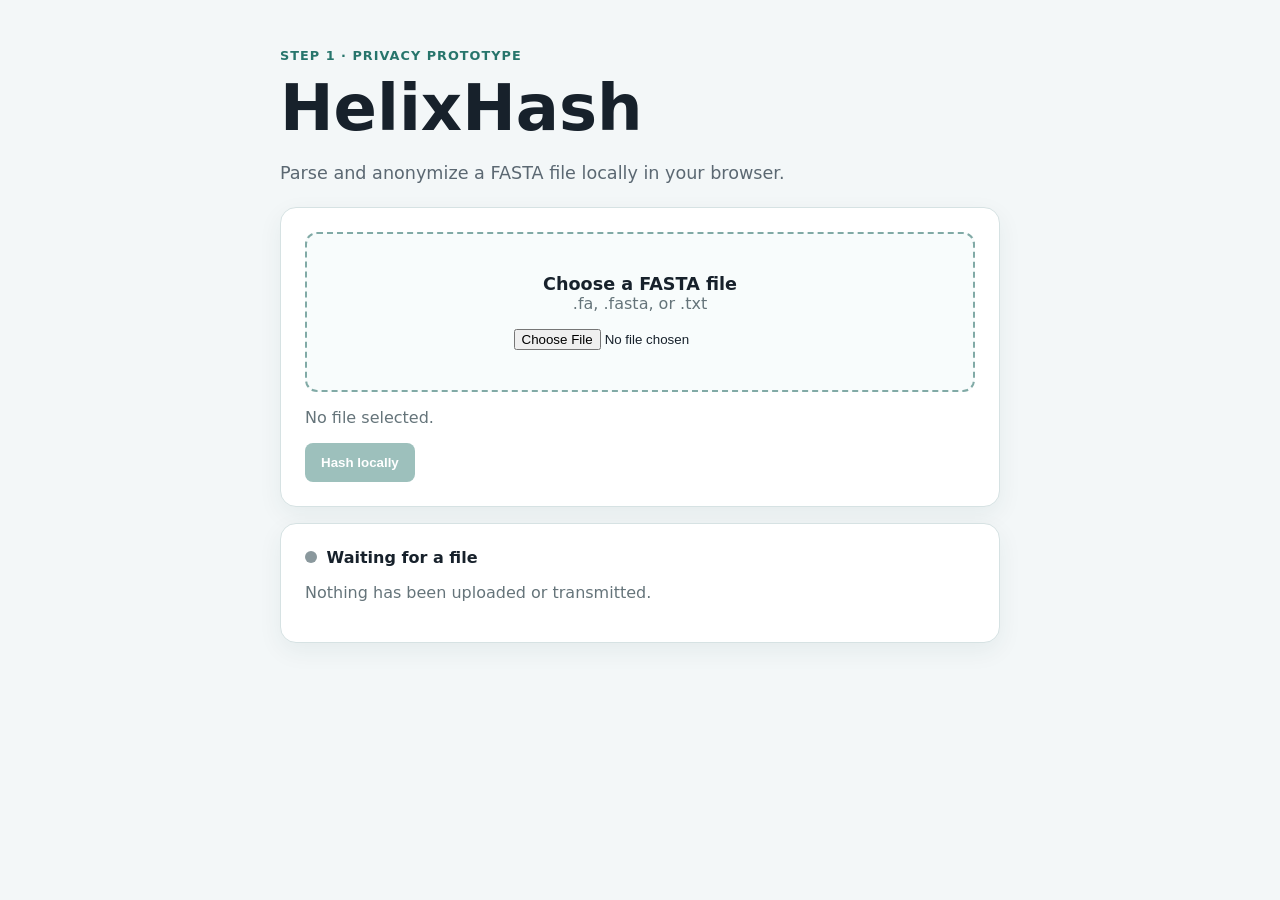
==== index.html @ 9b4e44e6 "Frontend Version first" ====
<!doctype html>
<html lang="en">
  <head>
    <meta charset="UTF-8" />
    <meta name="viewport" content="width=device-width, initial-scale=1.0" />
    <title>HelixHash — Local Hashing Prototype</title>
    <link rel="stylesheet" href="styles.css" />
  </head>
  <body>
    <main class="container">
      <header>
        <p class="eyebrow">Step 1 · Privacy prototype</p>
        <h1>HelixHash</h1>
        <p class="subtitle">Parse and anonymize a FASTA file locally in your browser.</p>
      </header>

      <section class="card">
        <label for="fasta-file" class="drop-zone">
          <span class="drop-title">Choose a FASTA file</span>
          <span class="drop-help">.fa, .fasta, or .txt</span>
          <input id="fasta-file" type="file" accept=".fa,.fasta,.fna,.txt,text/plain" />
        </label>
        <p id="file-name" class="muted">No file selected.</p>
        <button id="hash-button" type="button" disabled>Hash locally</button>
      </section>

      <section class="card result-card" aria-live="polite">
        <div class="status-row">
          <span class="status-dot"></span>
          <strong id="status">Waiting for a file</strong>
        </div>
        <p id="privacy-note" class="muted">Nothing has been uploaded or transmitted.</p>
        <div id="results" hidden>
          <dl class="summary">
            <div><dt>Sequence length</dt><dd id="sequence-length">—</dd></div>
            <div><dt>Chunks</dt><dd id="chunk-count">—</dd></div>
          </dl>
          <h2>Anonymous SHA-256 codes</h2>
          <ol id="hash-list" class="hash-list"></ol>
        </div>
      </section>
    </main>
    <script src="app.js" defer></script>
  </body>
</html>
---- styles.css ----
:root {
  font-family: system-ui, -apple-system, BlinkMacSystemFont, "Segoe UI", sans-serif;
  color: #17212b;
  background: #f3f7f8;
}

* { box-sizing: border-box; }
body { margin: 0; }
.container { width: min(720px, 92vw); margin: 0 auto; padding: 3rem 0; }
header { margin-bottom: 1.5rem; }
.eyebrow { margin: 0 0 .5rem; color: #27756c; font-weight: 700; letter-spacing: .08em; text-transform: uppercase; font-size: .8rem; }
h1 { margin: 0; font-size: clamp(2.2rem, 8vw, 4rem); }
.subtitle { color: #5b6872; font-size: 1.1rem; }
.card { background: white; border: 1px solid #d6e2e3; border-radius: 16px; padding: 1.5rem; margin-top: 1rem; box-shadow: 0 8px 24px #173b4210; }
.drop-zone { display: flex; flex-direction: column; align-items: center; justify-content: center; min-height: 160px; border: 2px dashed #81aaa6; border-radius: 12px; cursor: pointer; background: #f8fcfc; }
.drop-zone:hover, .drop-zone:focus-within { border-color: #27756c; background: #f0f9f8; }
.drop-title { font-weight: 700; font-size: 1.1rem; }
.drop-help, .muted { color: #65747a; }
input[type="file"] { margin-top: 1rem; }
button { border: 0; border-radius: 8px; padding: .75rem 1rem; color: white; background: #27756c; font-weight: 700; cursor: pointer; }
button:disabled { cursor: not-allowed; opacity: .45; }
.status-row { display: flex; align-items: center; gap: .6rem; }
.status-dot { width: .75rem; height: .75rem; border-radius: 50%; background: #8a989d; }
.status-dot.ready { background: #2c9b63; }
.summary { display: flex; gap: 2rem; margin: 1.5rem 0; }
dt { color: #65747a; font-size: .85rem; }
dd { margin: .2rem 0 0; font-size: 1.4rem; font-weight: 700; }
h2 { font-size: 1rem; }
.hash-list { padding-left: 1.5rem; }
.hash-list li { margin: .5rem 0; overflow-wrap: anywhere; font-family: ui-monospace, SFMono-Regular, Consolas, monospace; font-size: .82rem; }
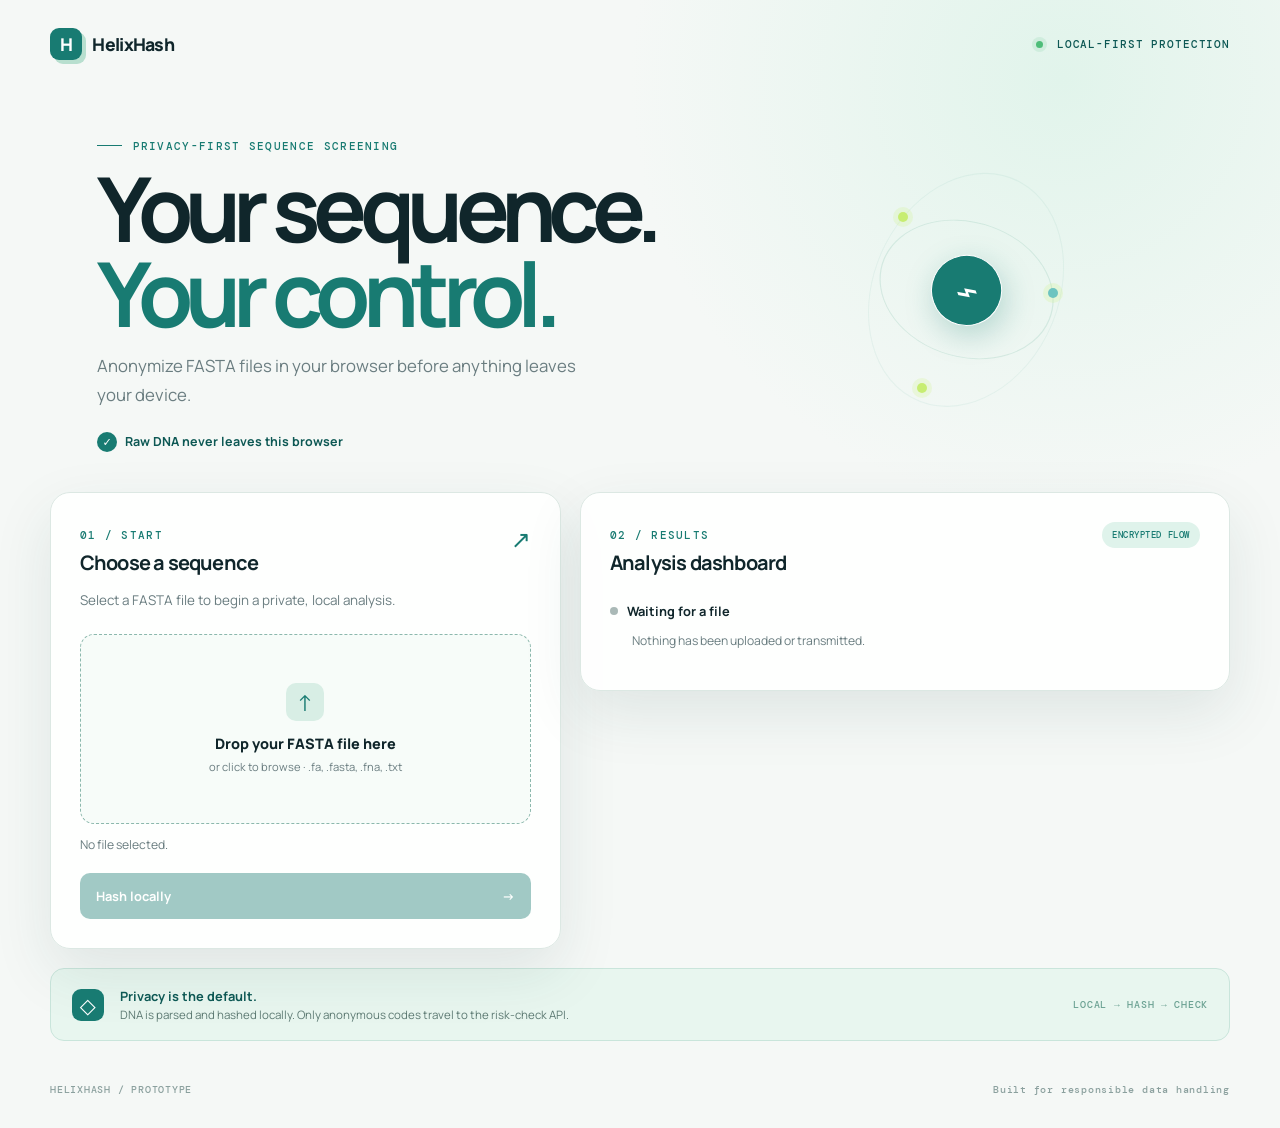
==== commit 048854c9: "backened" ====
--- a/index.html
+++ b/index.html
@@ -3,43 +3,72 @@
   <head>
     <meta charset="UTF-8" />
     <meta name="viewport" content="width=device-width, initial-scale=1.0" />
-    <title>HelixHash — Local Hashing Prototype</title>
+    <meta name="description" content="HelixHash privacy-first FASTA screening prototype" />
+    <title>HelixHash | Privacy-first sequence screening</title>
+    <link rel="icon" type="image/svg+xml" href="favicon.svg" />
+    <link rel="preconnect" href="https://fonts.googleapis.com" />
+    <link rel="preconnect" href="https://fonts.gstatic.com" crossorigin />
+    <link href="https://fonts.googleapis.com/css2?family=DM+Mono:wght@400;500&family=Manrope:wght@400;500;600;700;800&display=swap" rel="stylesheet" />
     <link rel="stylesheet" href="styles.css" />
   </head>
   <body>
-    <main class="container">
-      <header>
-        <p class="eyebrow">Step 1 · Privacy prototype</p>
-        <h1>HelixHash</h1>
-        <p class="subtitle">Parse and anonymize a FASTA file locally in your browser.</p>
-      </header>
+    <div class="shell">
+      <nav class="nav" aria-label="Primary navigation">
+        <a class="brand" href="#top"><span class="brand-mark">H</span><span>HelixHash</span></a>
+        <span class="nav-pill"><span class="pulse"></span> Local-first protection</span>
+      </nav>
 
-      <section class="card">
-        <label for="fasta-file" class="drop-zone">
-          <span class="drop-title">Choose a FASTA file</span>
-          <span class="drop-help">.fa, .fasta, or .txt</span>
-          <input id="fasta-file" type="file" accept=".fa,.fasta,.fna,.txt,text/plain" />
-        </label>
-        <p id="file-name" class="muted">No file selected.</p>
-        <button id="hash-button" type="button" disabled>Hash locally</button>
-      </section>
+      <main id="top">
+        <section class="hero">
+          <div class="hero-copy">
+            <p class="eyebrow"><span class="eyebrow-line"></span> Privacy-first sequence screening</p>
+            <h1>Your sequence.<br /><em>Your control.</em></h1>
+            <p class="subtitle">Anonymize FASTA files in your browser before anything leaves your device.</p>
+            <div class="hero-proof"><span class="check">✓</span> Raw DNA never leaves this browser</div>
+          </div>
+          <div class="hero-orbit" aria-hidden="true">
+            <div class="orbit orbit-one"></div><div class="orbit orbit-two"></div>
+            <div class="orbit-core">⌁</div>
+            <span class="orbit-dot dot-one"></span><span class="orbit-dot dot-two"></span><span class="orbit-dot dot-three"></span>
+          </div>
+        </section>
 
-      <section class="card result-card" aria-live="polite">
-        <div class="status-row">
-          <span class="status-dot"></span>
-          <strong id="status">Waiting for a file</strong>
-        </div>
-        <p id="privacy-note" class="muted">Nothing has been uploaded or transmitted.</p>
-        <div id="results" hidden>
-          <dl class="summary">
-            <div><dt>Sequence length</dt><dd id="sequence-length">—</dd></div>
-            <div><dt>Chunks</dt><dd id="chunk-count">—</dd></div>
-          </dl>
-          <h2>Anonymous SHA-256 codes</h2>
-          <ol id="hash-list" class="hash-list"></ol>
-        </div>
-      </section>
-    </main>
+        <section class="workspace-grid">
+          <section class="card upload-card">
+            <div class="section-heading"><div><span class="step-label">01 / START</span><h2>Choose a sequence</h2></div><span class="heading-icon">↗</span></div>
+            <p class="card-intro">Select a FASTA file to begin a private, local analysis.</p>
+            <label for="fasta-file" class="drop-zone">
+              <span class="upload-icon">↑</span>
+              <span class="drop-title">Drop your FASTA file here</span>
+              <span class="drop-help">or click to browse · .fa, .fasta, .fna, .txt</span>
+              <input id="fasta-file" type="file" accept=".fa,.fasta,.fna,.txt,text/plain" />
+            </label>
+            <p id="file-name" class="file-name">No file selected.</p>
+            <button id="hash-button" type="button" disabled><span>Hash locally</span><span>→</span></button>
+          </section>
+
+          <section class="card result-card" aria-live="polite">
+            <div class="section-heading"><div><span class="step-label">02 / RESULTS</span><h2>Analysis dashboard</h2></div><span class="secure-badge">ENCRYPTED FLOW</span></div>
+            <div class="status-row"><span class="status-dot"></span><strong id="status">Waiting for a file</strong></div>
+            <p id="privacy-note" class="muted">Nothing has been uploaded or transmitted.</p>
+            <div id="results" hidden>
+              <div class="decision"><div><span class="decision-label">Safety status</span><strong id="safety-status">—</strong></div><span class="decision-check">✓</span></div>
+              <dl class="summary">
+                <div><dt>Sequence length</dt><dd id="sequence-length">—</dd></div>
+                <div><dt>Chunks</dt><dd id="chunk-count">—</dd></div>
+                <div><dt>Matched chunks</dt><dd id="matched-chunks">—</dd></div>
+                <div><dt>Off-targets</dt><dd id="off-targets">—</dd></div>
+              </dl>
+              <p class="audit-line"><span>Immutable audit record</span><code id="audit-id">—</code></p>
+              <details class="hash-details"><summary>View anonymous SHA-256 codes</summary><ol id="hash-list" class="hash-list"></ol></details>
+            </div>
+          </section>
+        </section>
+
+        <section class="privacy-strip"><span class="shield">◇</span><div><strong>Privacy is the default.</strong><span>DNA is parsed and hashed locally. Only anonymous codes travel to the risk-check API.</span></div><span class="lock-word">LOCAL → HASH → CHECK</span></section>
+      </main>
+      <footer><span>HELIXHASH / PROTOTYPE</span><span>Built for responsible data handling</span></footer>
+    </div>
     <script src="app.js" defer></script>
   </body>
 </html>
--- a/styles.css
+++ b/styles.css
@@ -1,30 +1,39 @@
 :root {
-  font-family: system-ui, -apple-system, BlinkMacSystemFont, "Segoe UI", sans-serif;
-  color: #17212b;
-  background: #f3f7f8;
+  --ink: #10262b; --muted: #6a7d80; --paper: #f5f8f6; --card: #ffffff;
+  --line: #dce8e3; --teal: #187b72; --teal-dark: #0d5854; --mint: #dff3eb;
+  --lime: #c7ed72; --shadow: 0 22px 60px rgba(26, 70, 64, .10);
+  font-family: "Manrope", system-ui, sans-serif; color: var(--ink); background: var(--paper);
 }
-
 * { box-sizing: border-box; }
-body { margin: 0; }
-.container { width: min(720px, 92vw); margin: 0 auto; padding: 3rem 0; }
-header { margin-bottom: 1.5rem; }
-.eyebrow { margin: 0 0 .5rem; color: #27756c; font-weight: 700; letter-spacing: .08em; text-transform: uppercase; font-size: .8rem; }
-h1 { margin: 0; font-size: clamp(2.2rem, 8vw, 4rem); }
-.subtitle { color: #5b6872; font-size: 1.1rem; }
-.card { background: white; border: 1px solid #d6e2e3; border-radius: 16px; padding: 1.5rem; margin-top: 1rem; box-shadow: 0 8px 24px #173b4210; }
-.drop-zone { display: flex; flex-direction: column; align-items: center; justify-content: center; min-height: 160px; border: 2px dashed #81aaa6; border-radius: 12px; cursor: pointer; background: #f8fcfc; }
-.drop-zone:hover, .drop-zone:focus-within { border-color: #27756c; background: #f0f9f8; }
-.drop-title { font-weight: 700; font-size: 1.1rem; }
-.drop-help, .muted { color: #65747a; }
-input[type="file"] { margin-top: 1rem; }
-button { border: 0; border-radius: 8px; padding: .75rem 1rem; color: white; background: #27756c; font-weight: 700; cursor: pointer; }
-button:disabled { cursor: not-allowed; opacity: .45; }
-.status-row { display: flex; align-items: center; gap: .6rem; }
-.status-dot { width: .75rem; height: .75rem; border-radius: 50%; background: #8a989d; }
-.status-dot.ready { background: #2c9b63; }
-.summary { display: flex; gap: 2rem; margin: 1.5rem 0; }
-dt { color: #65747a; font-size: .85rem; }
-dd { margin: .2rem 0 0; font-size: 1.4rem; font-weight: 700; }
-h2 { font-size: 1rem; }
-.hash-list { padding-left: 1.5rem; }
-.hash-list li { margin: .5rem 0; overflow-wrap: anywhere; font-family: ui-monospace, SFMono-Regular, Consolas, monospace; font-size: .82rem; }
+body { margin: 0; min-width: 320px; background: radial-gradient(circle at 83% 7%, #e1f4eb 0, transparent 27rem), var(--paper); }
+.shell { width: min(1180px, calc(100% - 48px)); margin: auto; }
+.nav { height: 88px; display: flex; justify-content: space-between; align-items: center; }
+.brand { display: flex; gap: .65rem; align-items: center; color: var(--ink); text-decoration: none; font-size: 1.1rem; font-weight: 800; letter-spacing: -.04em; }
+.brand-mark { display: grid; place-items: center; width: 32px; height: 32px; border-radius: 9px; color: white; background: var(--teal); font-weight: 800; box-shadow: 4px 4px 0 #b8dfcf; }
+.nav-pill { color: var(--teal-dark); font: 500 .68rem "DM Mono", monospace; letter-spacing: .08em; text-transform: uppercase; }
+.pulse { display: inline-block; width: 7px; height: 7px; margin-right: .4rem; border-radius: 50%; background: #4ebd79; box-shadow: 0 0 0 4px #4ebd7922; }
+.hero { min-height: 355px; display: flex; align-items: center; justify-content: space-between; padding: 2.5rem 8% 2.5rem 4%; }
+.eyebrow, .step-label { color: var(--teal); font: 500 .68rem "DM Mono", monospace; letter-spacing: .12em; text-transform: uppercase; }
+.eyebrow { display: flex; align-items: center; gap: .65rem; }
+.eyebrow-line { width: 25px; height: 1px; background: var(--teal); }
+h1 { max-width: 640px; margin: .85rem 0 1.1rem; font-size: clamp(3.3rem, 7vw, 6.2rem); line-height: .94; letter-spacing: -.085em; }
+h1 em { color: var(--teal); font-style: normal; }
+.subtitle { max-width: 480px; margin: 0; color: var(--muted); font-size: 1.05rem; line-height: 1.7; }
+.hero-proof { display: inline-flex; align-items: center; gap: .5rem; margin-top: 1.4rem; color: var(--teal-dark); font-size: .78rem; font-weight: 700; }
+.check, .decision-check { display: inline-grid; place-items: center; width: 20px; height: 20px; border-radius: 50%; color: white; background: var(--teal); font-size: .7rem; }
+.hero-orbit { position: relative; width: 235px; height: 235px; margin-right: 5%; }
+.orbit { position: absolute; inset: 5%; border: 1px solid #8ac4b222; border-radius: 50%; transform: rotate(-25deg) skewX(-15deg); }
+.orbit-two { inset: 17%; transform: rotate(58deg) skewX(-15deg); border-color: #8ac4b244; }
+.orbit-core { position: absolute; inset: 35%; display: grid; place-items: center; border: 1px solid #ffffff; border-radius: 50%; color: white; background: var(--teal); box-shadow: 0 10px 30px #187b7244; font-size: 2.3rem; transform: rotate(-20deg); }
+.orbit-dot { position: absolute; width: 10px; height: 10px; border-radius: 50%; background: var(--lime); box-shadow: 0 0 0 5px #c7ed7233; }.dot-one { top: 17%; left: 21%; }.dot-two { right: 11%; top: 49%; background: #6dc4c0; }.dot-three { left: 29%; bottom: 6%; }
+.workspace-grid { display: grid; grid-template-columns: .88fr 1.12fr; gap: 1.2rem; align-items: start; }
+.card { padding: 1.8rem; border: 1px solid var(--line); border-radius: 20px; background: #fffffff2; box-shadow: var(--shadow); }
+.section-heading { display: flex; align-items: flex-start; justify-content: space-between; gap: 1rem; }.section-heading h2 { margin: .35rem 0 0; font-size: 1.25rem; letter-spacing: -.04em; }.heading-icon { color: var(--teal); font-size: 1.5rem; }.secure-badge { padding: .45rem .65rem; border-radius: 99px; color: var(--teal); background: var(--mint); font: 500 .58rem "DM Mono", monospace; letter-spacing: .06em; }
+.card-intro { color: var(--muted); font-size: .84rem; line-height: 1.6; }.drop-zone { display: flex; flex-direction: column; align-items: center; justify-content: center; min-height: 190px; margin: 1.4rem 0 .8rem; border: 1.5px dashed #8cb8ad; border-radius: 14px; cursor: pointer; background: #f7fcf9; transition: .2s ease; }.drop-zone:hover, .drop-zone:focus-within { border-color: var(--teal); background: var(--mint); transform: translateY(-2px); }.upload-icon { display: grid; place-items: center; width: 38px; height: 38px; margin-bottom: .8rem; border-radius: 10px; color: var(--teal); background: #d8eee5; font-size: 1.4rem; }.drop-title { font-size: .9rem; font-weight: 800; }.drop-help { margin-top: .4rem; color: var(--muted); font-size: .7rem; }.drop-zone input { position: absolute; width: 1px; height: 1px; opacity: 0; }.file-name, .muted { color: var(--muted); font-size: .76rem; }
+button { width: 100%; display: flex; justify-content: space-between; align-items: center; margin-top: 1.2rem; padding: .9rem 1rem; border: 0; border-radius: 10px; color: white; background: var(--teal); font: 700 .8rem "Manrope", sans-serif; cursor: pointer; transition: .2s ease; } button:hover:not(:disabled) { background: var(--teal-dark); transform: translateY(-2px); box-shadow: 0 8px 18px #187b7233; } button:disabled { cursor: not-allowed; opacity: .4; }
+.status-row { display: flex; align-items: center; gap: .6rem; margin-top: 1.6rem; font-size: .8rem; }.status-dot { width: 8px; height: 8px; border-radius: 50%; background: #aab9b7; }.status-dot.ready { background: #4ebd79; box-shadow: 0 0 0 4px #4ebd7922; }.result-card > .muted { margin-left: 1.4rem; }
+.decision { display: flex; justify-content: space-between; align-items: center; margin-top: 1.5rem; padding: 1rem 1.1rem; border: 1px solid #bce3cc; border-radius: 12px; color: #1d6843; background: #effaf3; }.decision-label { display: block; margin-bottom: .2rem; font: 500 .6rem "DM Mono", monospace; letter-spacing: .1em; text-transform: uppercase; }.decision strong { font-size: 1.5rem; letter-spacing: -.05em; }.decision-check { width: 28px; height: 28px; background: #4bad72; }
+.summary { display: grid; grid-template-columns: repeat(4, 1fr); gap: .75rem; margin: 1.2rem 0; }.summary div { padding: .8rem .65rem; border: 1px solid var(--line); border-radius: 10px; background: #fbfdfc; }dt { color: var(--muted); font: 500 .58rem "DM Mono", monospace; line-height: 1.3; text-transform: uppercase; }dd { margin: .35rem 0 0; font-size: 1.1rem; font-weight: 800; }.audit-line { display: flex; justify-content: space-between; gap: 1rem; padding-top: 1rem; border-top: 1px solid var(--line); color: var(--muted); font-size: .7rem; }.audit-line code { color: var(--teal); font: 500 .65rem "DM Mono", monospace; overflow-wrap: anywhere; text-align: right; }.hash-details { margin-top: 1.4rem; color: var(--teal); font-size: .75rem; font-weight: 700; }.hash-details summary { cursor: pointer; }.hash-list { max-height: 180px; overflow: auto; padding-left: 1.2rem; color: var(--muted); }.hash-list li { margin: .4rem 0; overflow-wrap: anywhere; font: .68rem "DM Mono", monospace; }
+.privacy-strip { display: flex; align-items: center; gap: 1rem; margin: 1.2rem 0 2.6rem; padding: 1.1rem 1.3rem; border: 1px solid #c9e5db; border-radius: 14px; color: var(--teal-dark); background: #e8f6ef; }.shield { display: grid; place-items: center; width: 32px; height: 32px; border-radius: 9px; color: white; background: var(--teal); font-size: 1.3rem; }.privacy-strip strong { display: block; font-size: .8rem; }.privacy-strip div span { display: block; margin-top: .15rem; color: #5d7a73; font-size: .72rem; }.lock-word { margin-left: auto; color: #6ca293; font: 500 .6rem "DM Mono", monospace; letter-spacing: .08em; }
+footer { display: flex; justify-content: space-between; padding: 0 0 2rem; color: #8ba09e; font: 500 .6rem "DM Mono", monospace; letter-spacing: .08em; }
+@media (max-width: 760px) { .shell { width: min(100% - 28px, 600px); }.nav { height: 72px; }.nav-pill { display: none; }.hero { min-height: auto; padding: 2.3rem 0 3rem; }.hero-orbit { display: none; }.workspace-grid { grid-template-columns: 1fr; }.summary { grid-template-columns: repeat(2, 1fr); }.privacy-strip { align-items: flex-start; }.lock-word { display: none; } footer { display: block; line-height: 2; } }
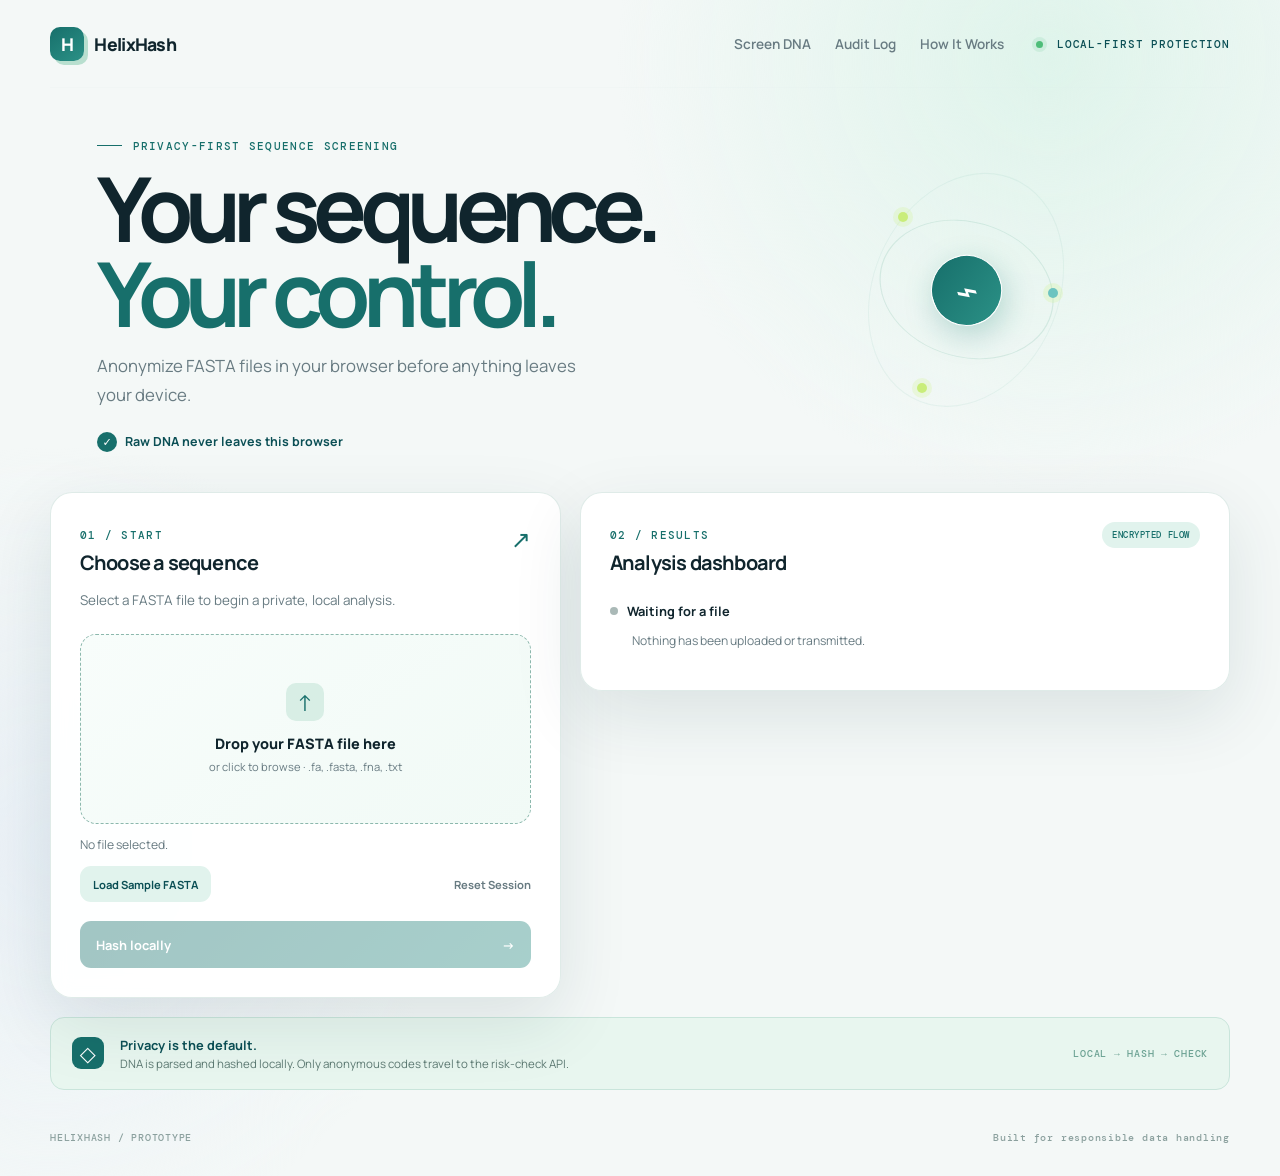
==== commit db771d63: "Website appearance improvements" ====
--- a/index.html
+++ b/index.html
@@ -15,6 +15,11 @@
     <div class="shell">
       <nav class="nav" aria-label="Primary navigation">
         <a class="brand" href="#top"><span class="brand-mark">H</span><span>HelixHash</span></a>
+        <div class="nav-links">
+          <a href="#screen">Screen DNA</a>
+          <a href="#analysis-dashboard">Audit Log</a>
+          <a href="#privacy-architecture">How It Works</a>
+        </div>
         <span class="nav-pill"><span class="pulse"></span> Local-first protection</span>
       </nav>
 
@@ -33,7 +38,7 @@
           </div>
         </section>
 
-        <section class="workspace-grid">
+        <section id="screen" class="workspace-grid">
           <section class="card upload-card">
             <div class="section-heading"><div><span class="step-label">01 / START</span><h2>Choose a sequence</h2></div><span class="heading-icon">↗</span></div>
             <p class="card-intro">Select a FASTA file to begin a private, local analysis.</p>
@@ -44,10 +49,14 @@
               <input id="fasta-file" type="file" accept=".fa,.fasta,.fna,.txt,text/plain" />
             </label>
             <p id="file-name" class="file-name">No file selected.</p>
+            <div class="session-actions">
+              <button id="sample-button" class="secondary-button" type="button">Load Sample FASTA</button>
+              <button id="reset-button" class="text-button" type="button">Reset Session</button>
+            </div>
             <button id="hash-button" type="button" disabled><span>Hash locally</span><span>→</span></button>
           </section>
 
-          <section class="card result-card" aria-live="polite">
+          <section id="analysis-dashboard" class="card result-card" aria-live="polite" tabindex="-1">
             <div class="section-heading"><div><span class="step-label">02 / RESULTS</span><h2>Analysis dashboard</h2></div><span class="secure-badge">ENCRYPTED FLOW</span></div>
             <div class="status-row"><span class="status-dot"></span><strong id="status">Waiting for a file</strong></div>
             <p id="privacy-note" class="muted">Nothing has been uploaded or transmitted.</p>
@@ -61,14 +70,18 @@
               </dl>
               <p class="audit-line"><span>Immutable audit record</span><code id="audit-id">—</code></p>
               <details class="hash-details"><summary>View anonymous SHA-256 codes</summary><ol id="hash-list" class="hash-list"></ol></details>
+              <div class="audit-tools">
+                <button id="check-log-button" class="secondary-button" type="button">Check audit log</button>
+                <span id="chain-status" class="chain-status">Chain verification has not run.</span>
+              </div>
             </div>
           </section>
         </section>
 
-        <section class="privacy-strip"><span class="shield">◇</span><div><strong>Privacy is the default.</strong><span>DNA is parsed and hashed locally. Only anonymous codes travel to the risk-check API.</span></div><span class="lock-word">LOCAL → HASH → CHECK</span></section>
+        <section id="privacy-architecture" class="privacy-strip"><span class="shield">◇</span><div><strong>Privacy is the default.</strong><span>DNA is parsed and hashed locally. Only anonymous codes travel to the risk-check API.</span></div><span class="lock-word">LOCAL → HASH → CHECK</span></section>
       </main>
       <footer><span>HELIXHASH / PROTOTYPE</span><span>Built for responsible data handling</span></footer>
     </div>
-    <script src="app.js" defer></script>
+    <script src="app.js?v=10" defer></script>
   </body>
 </html>
--- a/styles.css
+++ b/styles.css
@@ -1,15 +1,20 @@
 :root {
-  --ink: #10262b; --muted: #6a7d80; --paper: #f5f8f6; --card: #ffffff;
-  --line: #dce8e3; --teal: #187b72; --teal-dark: #0d5854; --mint: #dff3eb;
-  --lime: #c7ed72; --shadow: 0 22px 60px rgba(26, 70, 64, .10);
+  --ink: #10252d; --muted: #687b82; --paper: #f4f8f7; --card: #ffffff;
+  --line: #d8e6e3; --teal: #176f6b; --teal-dark: #0b4f55; --mint: #e1f3ed;
+  --lime: #c9ed7a; --coral: #b94d52; --amber: #d8942c; --shadow: 0 24px 70px rgba(18, 57, 62, .11);
   font-family: "Manrope", system-ui, sans-serif; color: var(--ink); background: var(--paper);
 }
 * { box-sizing: border-box; }
-body { margin: 0; min-width: 320px; background: radial-gradient(circle at 83% 7%, #e1f4eb 0, transparent 27rem), var(--paper); }
+body { margin: 0; min-width: 320px; background: radial-gradient(circle at 82% 5%, #dff4eb 0, transparent 27rem), radial-gradient(circle at 4% 72%, #eaf1f7 0, transparent 25rem), var(--paper); }
 .shell { width: min(1180px, calc(100% - 48px)); margin: auto; }
-.nav { height: 88px; display: flex; justify-content: space-between; align-items: center; }
+.nav { height: 88px; display: flex; justify-content: space-between; align-items: center; border-bottom: 1px solid #d8e6e322; }
+.nav-links { display: flex; gap: 1.5rem; margin-left: auto; margin-right: 2rem; }
+.nav-links a { color: var(--muted); text-decoration: none; font-size: .85rem; font-weight: 600; transition: color .2s ease; }
+.nav-links a:hover, .nav-links a:focus-visible { color: var(--teal); }
+.nav-links a:focus-visible { outline: 2px solid var(--lime); outline-offset: 4px; border-radius: 3px; }
+html { scroll-behavior: smooth; }
 .brand { display: flex; gap: .65rem; align-items: center; color: var(--ink); text-decoration: none; font-size: 1.1rem; font-weight: 800; letter-spacing: -.04em; }
-.brand-mark { display: grid; place-items: center; width: 32px; height: 32px; border-radius: 9px; color: white; background: var(--teal); font-weight: 800; box-shadow: 4px 4px 0 #b8dfcf; }
+.brand-mark { display: grid; place-items: center; width: 34px; height: 34px; border-radius: 10px; color: white; background: linear-gradient(145deg, var(--teal), #2b9186); font-weight: 800; box-shadow: 4px 4px 0 #b8dfcf; }
 .nav-pill { color: var(--teal-dark); font: 500 .68rem "DM Mono", monospace; letter-spacing: .08em; text-transform: uppercase; }
 .pulse { display: inline-block; width: 7px; height: 7px; margin-right: .4rem; border-radius: 50%; background: #4ebd79; box-shadow: 0 0 0 4px #4ebd7922; }
 .hero { min-height: 355px; display: flex; align-items: center; justify-content: space-between; padding: 2.5rem 8% 2.5rem 4%; }
@@ -21,19 +26,71 @@
 .subtitle { max-width: 480px; margin: 0; color: var(--muted); font-size: 1.05rem; line-height: 1.7; }
 .hero-proof { display: inline-flex; align-items: center; gap: .5rem; margin-top: 1.4rem; color: var(--teal-dark); font-size: .78rem; font-weight: 700; }
 .check, .decision-check { display: inline-grid; place-items: center; width: 20px; height: 20px; border-radius: 50%; color: white; background: var(--teal); font-size: .7rem; }
-.hero-orbit { position: relative; width: 235px; height: 235px; margin-right: 5%; }
+.hero-orbit { position: relative; width: 235px; height: 235px; margin-right: 5%; animation: orbit-float 7s ease-in-out infinite; }
 .orbit { position: absolute; inset: 5%; border: 1px solid #8ac4b222; border-radius: 50%; transform: rotate(-25deg) skewX(-15deg); }
 .orbit-two { inset: 17%; transform: rotate(58deg) skewX(-15deg); border-color: #8ac4b244; }
-.orbit-core { position: absolute; inset: 35%; display: grid; place-items: center; border: 1px solid #ffffff; border-radius: 50%; color: white; background: var(--teal); box-shadow: 0 10px 30px #187b7244; font-size: 2.3rem; transform: rotate(-20deg); }
+.orbit-core { position: absolute; inset: 35%; display: grid; place-items: center; border: 1px solid #ffffff; border-radius: 50%; color: white; background: linear-gradient(145deg, var(--teal), #2b9186); box-shadow: 0 10px 30px #187b7244; font-size: 2.3rem; transform: rotate(-20deg); }
 .orbit-dot { position: absolute; width: 10px; height: 10px; border-radius: 50%; background: var(--lime); box-shadow: 0 0 0 5px #c7ed7233; }.dot-one { top: 17%; left: 21%; }.dot-two { right: 11%; top: 49%; background: #6dc4c0; }.dot-three { left: 29%; bottom: 6%; }
 .workspace-grid { display: grid; grid-template-columns: .88fr 1.12fr; gap: 1.2rem; align-items: start; }
-.card { padding: 1.8rem; border: 1px solid var(--line); border-radius: 20px; background: #fffffff2; box-shadow: var(--shadow); }
+.dashboard-open .workspace-grid { grid-template-columns: 1fr; }
+.dashboard-open .result-card { order: -1; border-color: #8bc9b7; box-shadow: 0 22px 60px rgba(24, 123, 114, .16); }
+.result-card { scroll-margin-top: 1.25rem; transition: border-color .25s ease, box-shadow .25s ease, transform .25s ease; }
+.upload-card:hover { transform: translateY(-3px); border-color: #a9d4c9; box-shadow: 0 28px 75px rgba(18, 57, 62, .14); }
+.analysis-ready #results { display: block; }
+.result-card:focus { outline: 3px solid #c7ed72; outline-offset: 4px; }
+.card { padding: 1.8rem; border: 1px solid #d8e6e3cc; border-radius: 22px; background: #fffffff2; box-shadow: var(--shadow); backdrop-filter: blur(10px); }
 .section-heading { display: flex; align-items: flex-start; justify-content: space-between; gap: 1rem; }.section-heading h2 { margin: .35rem 0 0; font-size: 1.25rem; letter-spacing: -.04em; }.heading-icon { color: var(--teal); font-size: 1.5rem; }.secure-badge { padding: .45rem .65rem; border-radius: 99px; color: var(--teal); background: var(--mint); font: 500 .58rem "DM Mono", monospace; letter-spacing: .06em; }
 .card-intro { color: var(--muted); font-size: .84rem; line-height: 1.6; }.drop-zone { display: flex; flex-direction: column; align-items: center; justify-content: center; min-height: 190px; margin: 1.4rem 0 .8rem; border: 1.5px dashed #8cb8ad; border-radius: 14px; cursor: pointer; background: #f7fcf9; transition: .2s ease; }.drop-zone:hover, .drop-zone:focus-within { border-color: var(--teal); background: var(--mint); transform: translateY(-2px); }.upload-icon { display: grid; place-items: center; width: 38px; height: 38px; margin-bottom: .8rem; border-radius: 10px; color: var(--teal); background: #d8eee5; font-size: 1.4rem; }.drop-title { font-size: .9rem; font-weight: 800; }.drop-help { margin-top: .4rem; color: var(--muted); font-size: .7rem; }.drop-zone input { position: absolute; width: 1px; height: 1px; opacity: 0; }.file-name, .muted { color: var(--muted); font-size: .76rem; }
 button { width: 100%; display: flex; justify-content: space-between; align-items: center; margin-top: 1.2rem; padding: .9rem 1rem; border: 0; border-radius: 10px; color: white; background: var(--teal); font: 700 .8rem "Manrope", sans-serif; cursor: pointer; transition: .2s ease; } button:hover:not(:disabled) { background: var(--teal-dark); transform: translateY(-2px); box-shadow: 0 8px 18px #187b7233; } button:disabled { cursor: not-allowed; opacity: .4; }
 .status-row { display: flex; align-items: center; gap: .6rem; margin-top: 1.6rem; font-size: .8rem; }.status-dot { width: 8px; height: 8px; border-radius: 50%; background: #aab9b7; }.status-dot.ready { background: #4ebd79; box-shadow: 0 0 0 4px #4ebd7922; }.result-card > .muted { margin-left: 1.4rem; }
 .decision { display: flex; justify-content: space-between; align-items: center; margin-top: 1.5rem; padding: 1rem 1.1rem; border: 1px solid #bce3cc; border-radius: 12px; color: #1d6843; background: #effaf3; }.decision-label { display: block; margin-bottom: .2rem; font: 500 .6rem "DM Mono", monospace; letter-spacing: .1em; text-transform: uppercase; }.decision strong { font-size: 1.5rem; letter-spacing: -.05em; }.decision-check { width: 28px; height: 28px; background: #4bad72; }
 .summary { display: grid; grid-template-columns: repeat(4, 1fr); gap: .75rem; margin: 1.2rem 0; }.summary div { padding: .8rem .65rem; border: 1px solid var(--line); border-radius: 10px; background: #fbfdfc; }dt { color: var(--muted); font: 500 .58rem "DM Mono", monospace; line-height: 1.3; text-transform: uppercase; }dd { margin: .35rem 0 0; font-size: 1.1rem; font-weight: 800; }.audit-line { display: flex; justify-content: space-between; gap: 1rem; padding-top: 1rem; border-top: 1px solid var(--line); color: var(--muted); font-size: .7rem; }.audit-line code { color: var(--teal); font: 500 .65rem "DM Mono", monospace; overflow-wrap: anywhere; text-align: right; }.hash-details { margin-top: 1.4rem; color: var(--teal); font-size: .75rem; font-weight: 700; }.hash-details summary { cursor: pointer; }.hash-list { max-height: 180px; overflow: auto; padding-left: 1.2rem; color: var(--muted); }.hash-list li { margin: .4rem 0; overflow-wrap: anywhere; font: .68rem "DM Mono", monospace; }
+.audit-tools { display: flex; align-items: center; gap: .8rem; margin-top: 1.4rem; padding-top: 1rem; border-top: 1px solid var(--line); }.secondary-button { width: auto; margin: 0; padding: .65rem .8rem; color: var(--teal-dark); background: var(--mint); font-size: .7rem; }.secondary-button:hover:not(:disabled) { color: white; background: var(--teal); }.chain-status { color: var(--muted); font: 500 .65rem "DM Mono", monospace; }.chain-status.pending { color: #a27826; }.chain-status.valid { color: #26734a; }.chain-status.invalid { color: #a33d45; }
+.session-actions { display: flex; align-items: center; justify-content: space-between; gap: .75rem; margin-top: .8rem; }.text-button { width: auto; margin: 0; padding: .65rem 0; color: var(--muted); background: transparent; font-size: .7rem; }.text-button:hover:not(:disabled) { color: var(--teal-dark); background: transparent; box-shadow: none; transform: none; }.result-card.warning { border-color: #e8c56f; }.decision.warning { border-color: #efc76e; color: #8a5a13; background: #fff8e6; }.decision.warning .decision-check { background: #d9952c; }
 .privacy-strip { display: flex; align-items: center; gap: 1rem; margin: 1.2rem 0 2.6rem; padding: 1.1rem 1.3rem; border: 1px solid #c9e5db; border-radius: 14px; color: var(--teal-dark); background: #e8f6ef; }.shield { display: grid; place-items: center; width: 32px; height: 32px; border-radius: 9px; color: white; background: var(--teal); font-size: 1.3rem; }.privacy-strip strong { display: block; font-size: .8rem; }.privacy-strip div span { display: block; margin-top: .15rem; color: #5d7a73; font-size: .72rem; }.lock-word { margin-left: auto; color: #6ca293; font: 500 .6rem "DM Mono", monospace; letter-spacing: .08em; }
 footer { display: flex; justify-content: space-between; padding: 0 0 2rem; color: #8ba09e; font: 500 .6rem "DM Mono", monospace; letter-spacing: .08em; }
-@media (max-width: 760px) { .shell { width: min(100% - 28px, 600px); }.nav { height: 72px; }.nav-pill { display: none; }.hero { min-height: auto; padding: 2.3rem 0 3rem; }.hero-orbit { display: none; }.workspace-grid { grid-template-columns: 1fr; }.summary { grid-template-columns: repeat(2, 1fr); }.privacy-strip { align-items: flex-start; }.lock-word { display: none; } footer { display: block; line-height: 2; } }
+/* Motion and focus states keep the interface lively without distracting from the analysis. */
+.drop-zone { border-radius: 16px; background: linear-gradient(145deg, #f8fdfb, #f1faf6); }
+.drop-zone:hover, .drop-zone:focus-within { box-shadow: 0 12px 28px #176f6b18; }
+button { background: linear-gradient(135deg, var(--teal), #25887f); border-radius: 11px; }
+button:hover:not(:disabled) { background: linear-gradient(135deg, var(--teal-dark), var(--teal)); box-shadow: 0 10px 22px #176f6b33; }
+button:focus-visible { outline: 3px solid var(--lime); outline-offset: 3px; }
+.status-dot.ready { animation: status-pulse 2s ease-in-out infinite; }
+.analysis-ready #results { animation: result-reveal .45s ease both; }
+.dashboard-open .result-card { animation: dashboard-arrive .45s ease both; }
+@keyframes orbit-float { 0%, 100% { transform: translateY(0) rotate(0deg); } 50% { transform: translateY(-9px) rotate(3deg); } }
+@keyframes status-pulse { 50% { box-shadow: 0 0 0 7px #4ebd7922; } }
+@keyframes result-reveal { from { opacity: 0; transform: translateY(8px); } to { opacity: 1; transform: translateY(0); } }
+@keyframes dashboard-arrive { from { opacity: .65; transform: translateY(10px); } to { opacity: 1; transform: translateY(0); } }
+@media (prefers-reduced-motion: reduce) { *, *::before, *::after { animation-duration: .01ms !important; animation-iteration-count: 1 !important; scroll-behavior: auto !important; transition-duration: .01ms !important; } }
+@media (max-width: 760px) { .shell { width: min(100% - 28px, 600px); }.nav { height: 72px; }.nav-links, .nav-pill { display: none; }.hero { min-height: auto; padding: 2.3rem 0 3rem; }.hero-orbit { display: none; }.workspace-grid { grid-template-columns: 1fr; }.summary { grid-template-columns: repeat(2, 1fr); }.privacy-strip { align-items: flex-start; }.lock-word { display: none; } footer { display: block; line-height: 2; } }
+@media (max-width: 760px) {
+  .shell { width: min(100% - 32px, 600px); }
+  .nav { height: 70px; }
+  .brand { font-size: 1rem; }
+  .hero { padding: 2.2rem 0 2.7rem; }
+  h1 { font-size: clamp(3rem, 15vw, 4.7rem); }
+  .subtitle { font-size: .95rem; line-height: 1.6; }
+  .workspace-grid { gap: 1rem; }
+  .card { padding: 1.25rem; border-radius: 18px; }
+  .drop-zone { min-height: 165px; }
+  .summary { gap: .55rem; }
+  .summary div { padding: .7rem .55rem; }
+  dd { font-size: 1rem; }
+  .audit-tools { align-items: stretch; flex-direction: column; }
+  .audit-tools .secondary-button { width: 100%; justify-content: center; }
+  .chain-status { line-height: 1.5; }
+  .session-actions { align-items: stretch; flex-direction: column; }
+  .session-actions .secondary-button, .session-actions .text-button { width: 100%; justify-content: center; }
+  .privacy-strip { margin-bottom: 2rem; padding: 1rem; }
+  footer { padding-bottom: 1.5rem; }
+}
+@media (max-width: 420px) {
+  .shell { width: min(100% - 24px, 600px); }
+  .section-heading { gap: .5rem; }
+  .section-heading h2 { font-size: 1.1rem; }
+  .secure-badge { font-size: .5rem; }
+  .summary { grid-template-columns: repeat(2, minmax(0, 1fr)); }
+  .audit-line { align-items: flex-start; flex-direction: column; }
+  .audit-line code { text-align: left; }
+}
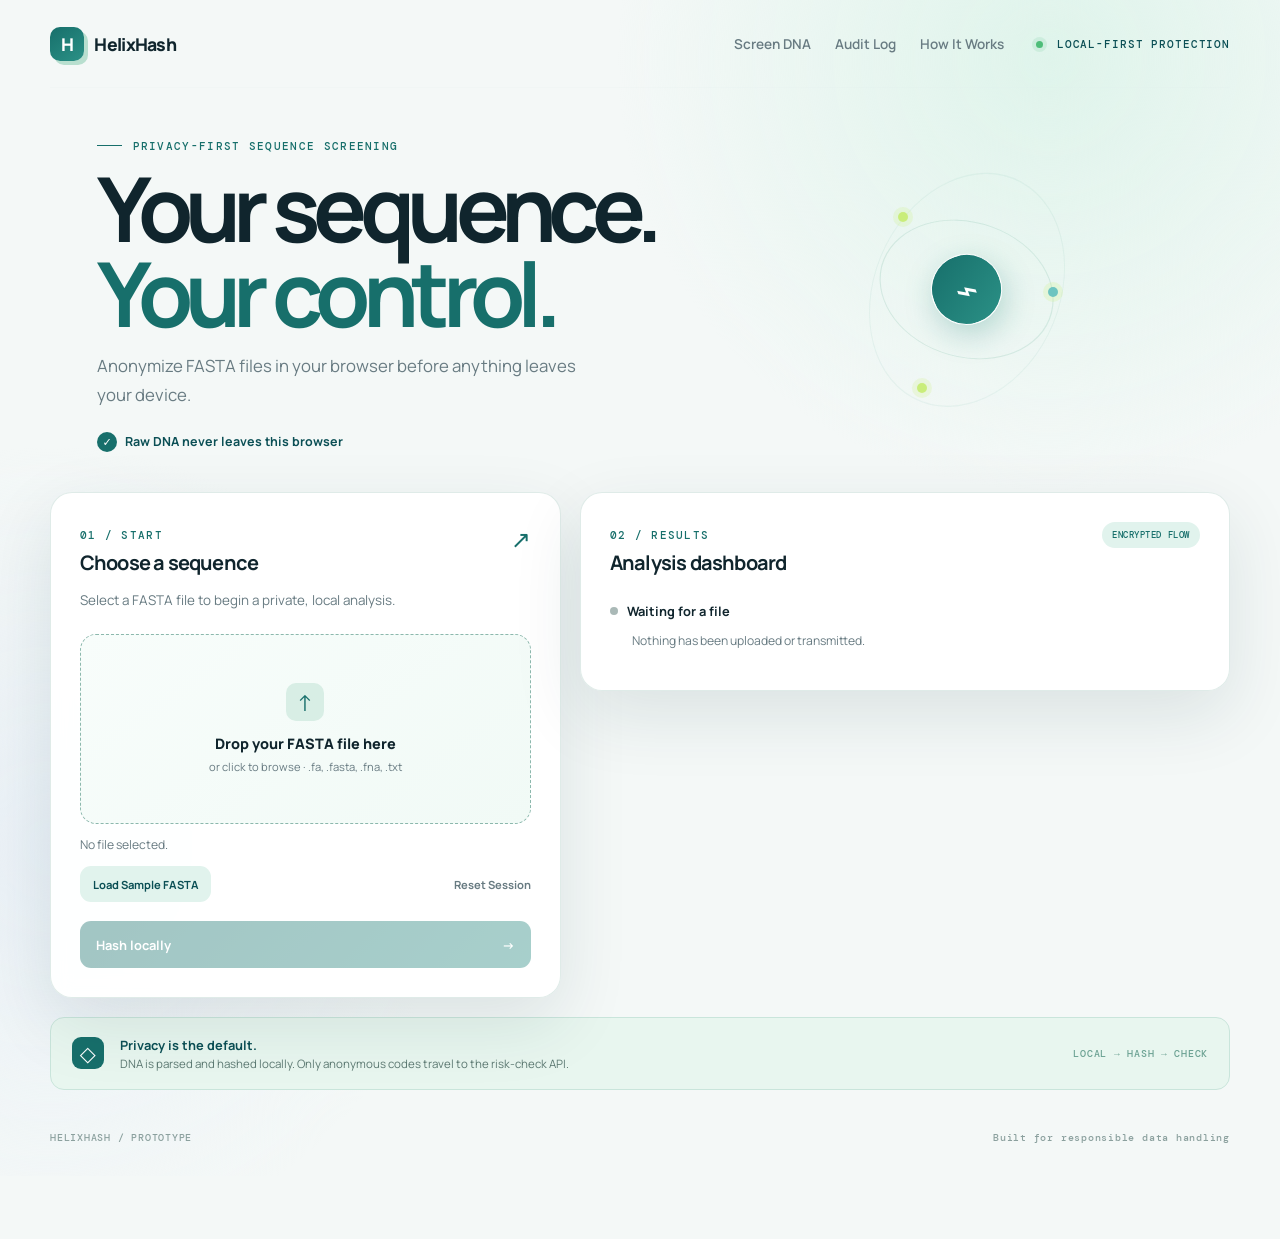
==== commit be45631a: "Polish responsive HelixHash website" ====
--- a/index.html
+++ b/index.html
@@ -2,86 +2,11 @@
 <html lang="en">
   <head>
     <meta charset="UTF-8" />
-    <meta name="viewport" content="width=device-width, initial-scale=1.0" />
-    <meta name="description" content="HelixHash privacy-first FASTA screening prototype" />
-    <title>HelixHash | Privacy-first sequence screening</title>
-    <link rel="icon" type="image/svg+xml" href="favicon.svg" />
-    <link rel="preconnect" href="https://fonts.googleapis.com" />
-    <link rel="preconnect" href="https://fonts.gstatic.com" crossorigin />
-    <link href="https://fonts.googleapis.com/css2?family=DM+Mono:wght@400;500&family=Manrope:wght@400;500;600;700;800&display=swap" rel="stylesheet" />
-    <link rel="stylesheet" href="styles.css" />
+    <meta http-equiv="refresh" content="0; url=frontend/index.html" />
+    <title>HelixHash</title>
   </head>
   <body>
-    <div class="shell">
-      <nav class="nav" aria-label="Primary navigation">
-        <a class="brand" href="#top"><span class="brand-mark">H</span><span>HelixHash</span></a>
-        <div class="nav-links">
-          <a href="#screen">Screen DNA</a>
-          <a href="#analysis-dashboard">Audit Log</a>
-          <a href="#privacy-architecture">How It Works</a>
-        </div>
-        <span class="nav-pill"><span class="pulse"></span> Local-first protection</span>
-      </nav>
-
-      <main id="top">
-        <section class="hero">
-          <div class="hero-copy">
-            <p class="eyebrow"><span class="eyebrow-line"></span> Privacy-first sequence screening</p>
-            <h1>Your sequence.<br /><em>Your control.</em></h1>
-            <p class="subtitle">Anonymize FASTA files in your browser before anything leaves your device.</p>
-            <div class="hero-proof"><span class="check">✓</span> Raw DNA never leaves this browser</div>
-          </div>
-          <div class="hero-orbit" aria-hidden="true">
-            <div class="orbit orbit-one"></div><div class="orbit orbit-two"></div>
-            <div class="orbit-core">⌁</div>
-            <span class="orbit-dot dot-one"></span><span class="orbit-dot dot-two"></span><span class="orbit-dot dot-three"></span>
-          </div>
-        </section>
-
-        <section id="screen" class="workspace-grid">
-          <section class="card upload-card">
-            <div class="section-heading"><div><span class="step-label">01 / START</span><h2>Choose a sequence</h2></div><span class="heading-icon">↗</span></div>
-            <p class="card-intro">Select a FASTA file to begin a private, local analysis.</p>
-            <label for="fasta-file" class="drop-zone">
-              <span class="upload-icon">↑</span>
-              <span class="drop-title">Drop your FASTA file here</span>
-              <span class="drop-help">or click to browse · .fa, .fasta, .fna, .txt</span>
-              <input id="fasta-file" type="file" accept=".fa,.fasta,.fna,.txt,text/plain" />
-            </label>
-            <p id="file-name" class="file-name">No file selected.</p>
-            <div class="session-actions">
-              <button id="sample-button" class="secondary-button" type="button">Load Sample FASTA</button>
-              <button id="reset-button" class="text-button" type="button">Reset Session</button>
-            </div>
-            <button id="hash-button" type="button" disabled><span>Hash locally</span><span>→</span></button>
-          </section>
-
-          <section id="analysis-dashboard" class="card result-card" aria-live="polite" tabindex="-1">
-            <div class="section-heading"><div><span class="step-label">02 / RESULTS</span><h2>Analysis dashboard</h2></div><span class="secure-badge">ENCRYPTED FLOW</span></div>
-            <div class="status-row"><span class="status-dot"></span><strong id="status">Waiting for a file</strong></div>
-            <p id="privacy-note" class="muted">Nothing has been uploaded or transmitted.</p>
-            <div id="results" hidden>
-              <div class="decision"><div><span class="decision-label">Safety status</span><strong id="safety-status">—</strong></div><span class="decision-check">✓</span></div>
-              <dl class="summary">
-                <div><dt>Sequence length</dt><dd id="sequence-length">—</dd></div>
-                <div><dt>Chunks</dt><dd id="chunk-count">—</dd></div>
-                <div><dt>Matched chunks</dt><dd id="matched-chunks">—</dd></div>
-                <div><dt>Off-targets</dt><dd id="off-targets">—</dd></div>
-              </dl>
-              <p class="audit-line"><span>Immutable audit record</span><code id="audit-id">—</code></p>
-              <details class="hash-details"><summary>View anonymous SHA-256 codes</summary><ol id="hash-list" class="hash-list"></ol></details>
-              <div class="audit-tools">
-                <button id="check-log-button" class="secondary-button" type="button">Check audit log</button>
-                <span id="chain-status" class="chain-status">Chain verification has not run.</span>
-              </div>
-            </div>
-          </section>
-        </section>
-
-        <section id="privacy-architecture" class="privacy-strip"><span class="shield">◇</span><div><strong>Privacy is the default.</strong><span>DNA is parsed and hashed locally. Only anonymous codes travel to the risk-check API.</span></div><span class="lock-word">LOCAL → HASH → CHECK</span></section>
-      </main>
-      <footer><span>HELIXHASH / PROTOTYPE</span><span>Built for responsible data handling</span></footer>
-    </div>
-    <script src="app.js?v=10" defer></script>
+    <p>Opening HelixHash…</p>
+    <p><a href="frontend/index.html">Open HelixHash</a></p>
   </body>
 </html>
